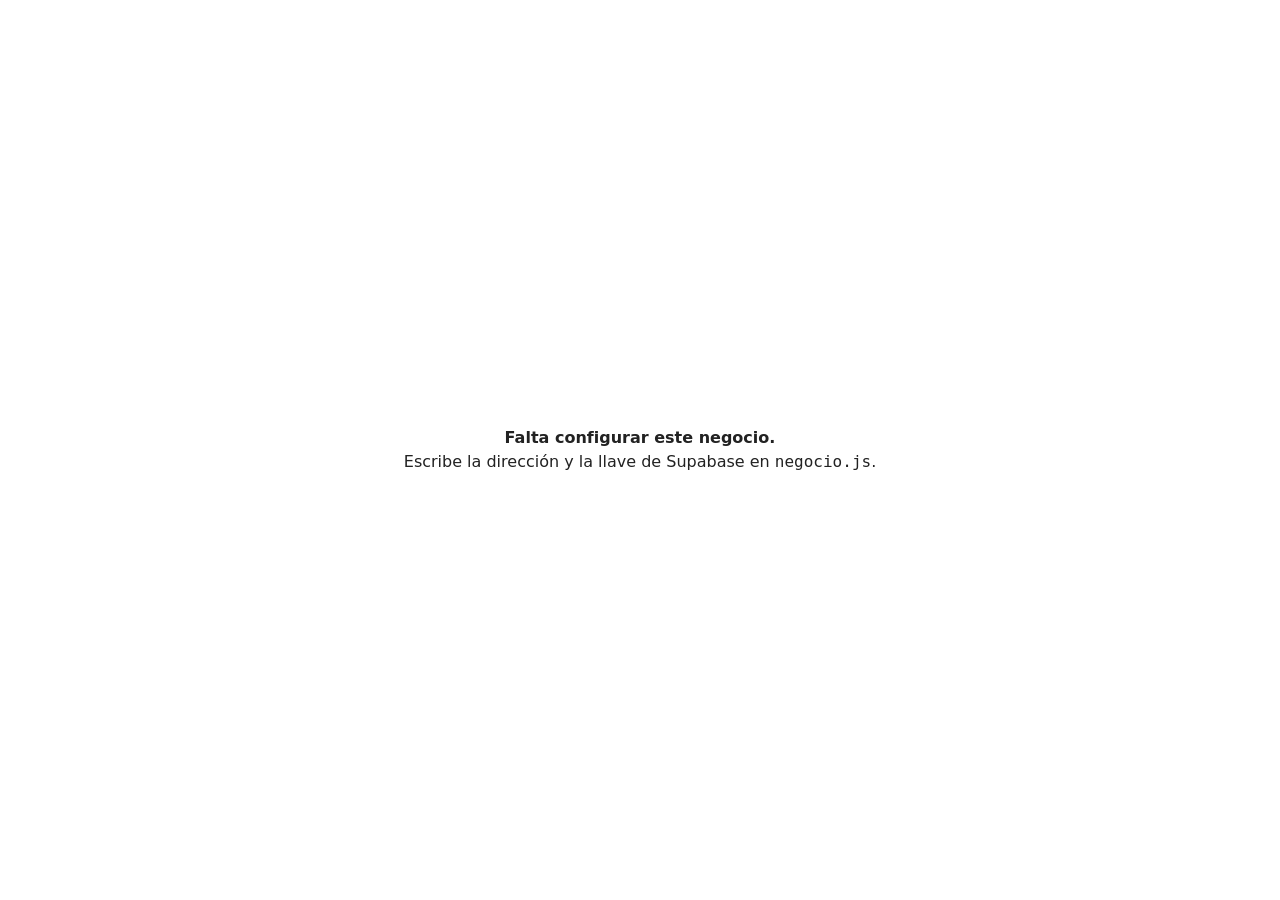
==== activity.html @ a38a7cb0 "Sunname Mostrador: punto de partida desde Tres Encantos Copia sin historial. La dirección y llave de" ====
<!DOCTYPE html>
<html lang="es" data-theme-ready="1">
<head>
<meta charset="UTF-8">
<meta name="viewport" content="width=device-width, initial-scale=1.0, viewport-fit=cover">
<link rel="icon" href="img/icono-192.png">
<title>Actividad — Tres Encantos</title>
<link rel="preconnect" href="https://fonts.googleapis.com">
<link rel="preconnect" href="https://fonts.gstatic.com" crossorigin>
<link href="https://fonts.googleapis.com/css2?family=Inter:wght@400;500;600;700&family=Playfair+Display:wght@600&display=swap" rel="stylesheet">
<link rel="stylesheet" href="shared.css">
<link rel="stylesheet" href="activity.css">
<script>
/* Aplica el modo oscuro guardado ANTES del primer paint, para que no haya
   flash claro→oscuro. Mismo script que Inventario/Caja/Reportes, ver
   shared.js _initThemeToggle(). */
(function(){try{if(localStorage.getItem('te_theme')==='dark')document.documentElement.setAttribute('data-theme','dark');}catch(e){}})();
</script>
</head>
<body>

<div class="topbar">
  <div class="topbar-left"></div>
  <div class="topbar-right">
    <nav class="topbar-nav-mobile" aria-label="Módulos">
      <a href="pos.html" class="tbn-icon" title="Caja">
        <svg viewBox="0 0 24 24"><rect x="2" y="3" width="20" height="14" rx="2"/><path d="M8 21h8M12 17v4"/></svg>
        <span class="tbn-label">Caja</span>
      </a>
      <a href="admin.html" class="tbn-icon" title="Inventario">
        <svg viewBox="0 0 24 24"><path d="M21 8a2 2 0 0 0-1-1.73l-7-4a2 2 0 0 0-2 0l-7 4A2 2 0 0 0 3 8v8a2 2 0 0 0 1 1.73l7 4a2 2 0 0 0 2 0l7-4A2 2 0 0 0 21 16Z"/><path d="m3.3 7 8.7 5 8.7-5"/><path d="M12 22V12"/></svg>
        <span class="tbn-label">Inventario</span>
      </a>
      <a href="stats.html" class="tbn-icon" title="Reportes">
        <svg viewBox="0 0 24 24"><line x1="18" y1="20" x2="18" y2="10"/><line x1="12" y1="20" x2="12" y2="4"/><line x1="6" y1="20" x2="6" y2="14"/></svg>
        <span class="tbn-label">Reportes</span>
      </a>
      <span class="tbn-sep"></span>
      <a href="index.html" class="tbn-icon" title="Tienda">
        <svg viewBox="0 0 24 24"><circle cx="12" cy="12" r="10"/><line x1="2" y1="12" x2="22" y2="12"/><path d="M12 2a15.3 15.3 0 0 1 4 10 15.3 15.3 0 0 1-4 10 15.3 15.3 0 0 1-4-10 15.3 15.3 0 0 1 4-10z"/></svg>
        <span class="tbn-label">Tienda</span>
      </a>
      
    </nav>
    <span class="tbn-sep"></span>
    <span class="user-avatar" id="user-avatar" style="cursor:pointer" title="Mi cuenta">?</span>
  </div>
</div>

<div class="main">
  <div class="act-search-wrap">
    <input type="search" class="act-search-input" id="filter-search" placeholder="Buscar cliente, producto o nota…" oninput="onSearchInput()" autocomplete="off">
    <button type="button" class="act-search-clear" id="filter-search-clear" onclick="clearSearch()" style="display:none" title="Limpiar búsqueda">✕</button>
  </div>

  <div class="filters-bar">
    <select class="filter-select" id="filter-period" onchange="load()">
      <option value="1" selected>Hoy</option>
      <option value="7">7 días</option>
      <option value="30">30 días</option>
      <option value="0">Todo</option>
    </select>
    <select class="filter-select" id="filter-user" onchange="load()">
      <option value="">Todos</option>
    </select>
    <div class="chip-group-wrap" id="chip-group-wrap">
      <div class="chip-group" id="chip-group" onscroll="_chipsScroll()">
        <button class="chip active" data-type="" onclick="setType(this,'')">Todos</button>
        <button class="chip" data-type="venta" onclick="setType(this,'venta')"><svg style="width:13px;height:13px;vertical-align:-2px;margin-right:3px;stroke:currentColor;fill:none;stroke-width:1.75;stroke-linecap:round;stroke-linejoin:round" viewBox="0 0 24 24"><line x1="12" y1="1" x2="12" y2="23"/><path d="M17 5H9.5a3.5 3.5 0 0 0 0 7h5a3.5 3.5 0 0 1 0 7H6"/></svg>Ventas</button>
        <button class="chip" data-type="inventario" onclick="setType(this,'inventario')"><svg style="width:13px;height:13px;vertical-align:-2px;margin-right:3px;stroke:currentColor;fill:none;stroke-width:1.75;stroke-linecap:round;stroke-linejoin:round" viewBox="0 0 24 24"><path d="M21 8a2 2 0 0 0-1-1.73l-7-4a2 2 0 0 0-2 0l-7 4A2 2 0 0 0 3 8v8a2 2 0 0 0 1 1.73l7 4a2 2 0 0 0 2 0l7-4A2 2 0 0 0 21 16Z"/><path d="m3.3 7 8.7 5 8.7-5"/><path d="M12 22V12"/></svg>Inventario</button>
        <button class="chip" data-type="apartado" onclick="setType(this,'apartado')"><svg style="width:13px;height:13px;vertical-align:-2px;margin-right:3px;stroke:currentColor;fill:none;stroke-width:1.75;stroke-linecap:round;stroke-linejoin:round" viewBox="0 0 24 24"><path d="M19 21l-7-5-7 5V5a2 2 0 0 1 2-2h10a2 2 0 0 1 2 2z"/></svg>Apartados</button>
        <button class="chip" data-type="sistema" onclick="setType(this,'sistema')"><svg style="width:13px;height:13px;vertical-align:-2px;margin-right:3px;stroke:currentColor;fill:none;stroke-width:1.75;stroke-linecap:round;stroke-linejoin:round" viewBox="0 0 24 24"><path d="M12 22s8-4 8-10V5l-8-3-8 3v7c0 6 8 10 8 10z"/></svg>Sistema</button>
        <button class="chip" id="chip-night" onclick="toggleNightFilter(this)">🌙 Fuera de horario</button>
      </div>
    </div>
  </div>


  <div id="feed"><div class="spinner"></div></div>
</div>

<script src="negocio.js"></script>
<script src="activity.js"></script>
<script src="shared.js"></script>
</body>
</html>
---- shared.css ----
/* ═══════════════════════════════════════════════════════════════════════
   shared.css — Tres Encantos
   Estilos compartidos por todos los módulos admin.
   Incluir en: admin.html, pos.html, stats.html, activity.html, settings.html
   ═══════════════════════════════════════════════════════════════════════ */

/* ── Variables ─────────────────────────────────────────────────────── */
:root{
  --cream:#FAF5EE;--gold:#C9A462;--gold-dark:#A67C3A;--gold-light:#FFF8EE;
  --charcoal:#1C1817;--charcoal-soft:#2E2825;
  --red:#E85D5D;--green:#2D6A4F;
  --border:#EAE0D4;--muted:#8A7564;--muted-light:#B5A696;
  --r:10px;
  --shadow-sm:0 1px 4px rgba(28,24,23,.07);
  --shadow-lg:0 8px 40px rgba(28,24,23,.18);
  /* Tokens de tema, compartidos por los 5 módulos admin — ver admin.css para
     el bloque [data-theme="dark"] vigente hoy solo en Inventario. --ink/
     --ink-soft son fijos a propósito (topbar, badges: chrome ya oscuro que
     no debe invertirse). Un módulo que sume su propio modo oscuro solo
     necesita definir su [data-theme="dark"] — estos defaults ya lo cubren. */
  --ink:#1C1817;--ink-soft:#2E2825;
  --surface:#fff;--surface-soft:#F8F4EF;
}

/* ── Reset mínimo ──────────────────────────────────────────────────── */
html{-webkit-text-size-adjust:100%}
button,input,select,textarea{font-family:inherit}
a{text-decoration:none}
*,*::before,*::after{box-sizing:border-box}

/* ── Dropdown de usuario ───────────────────────────────────────────── */
#ud-pop{
  position:fixed;z-index:99999;
  background:var(--surface);border:1px solid var(--border);border-radius:14px;
  padding:14px;min-width:210px;
  box-shadow:0 8px 32px rgba(28,24,23,.18);
  animation:ud-in .15s ease;
}
@keyframes ud-in{from{opacity:0;transform:scale(.92) translateY(-6px)}to{opacity:1;transform:scale(1)}}
.ud-info{margin-bottom:10px}
.ud-name{font-weight:700;font-size:.88rem;color:var(--charcoal);margin-bottom:2px}
.ud-email{font-size:.72rem;color:var(--muted);margin-bottom:6px;word-break:break-all}
.ud-role{display:inline-block;font-size:.62rem;font-weight:700;background:rgba(201,164,98,.15);color:var(--gold-dark);border-radius:50px;padding:2px 8px;text-transform:uppercase;letter-spacing:.05em}
.ud-divider{height:1px;background:var(--border);margin:0 -14px 10px}
.ud-link{display:flex;align-items:center;gap:8px;width:100%;padding:8px 10px;border-radius:8px;color:var(--charcoal);font-size:.82rem;font-weight:600;text-decoration:none;transition:.15s;margin-bottom:2px}
.ud-link:hover{background:var(--cream)}
.ud-link svg{flex-shrink:0;color:var(--muted)}

/* ── Toggles del dropdown de cuenta (modo oscuro, avisos de venta por
   dispositivo) — clase genérica, ya no exclusiva de "theme" desde que se le
   sumó un segundo toggle (2026-09-06). ── */
.ud-toggle-row{display:flex;align-items:center;justify-content:space-between;gap:8px;width:100%;padding:8px 10px;border-radius:8px;color:var(--charcoal);font-size:.82rem;font-weight:600;margin-bottom:2px;cursor:pointer}
.ud-toggle-row:hover{background:var(--cream)}
.ud-toggle-row-label{display:flex;align-items:center;gap:8px}
.ud-toggle-row-label svg{flex-shrink:0;color:var(--muted)}
.ud-toggle-switch{position:relative;display:inline-block;width:36px;height:21px;flex-shrink:0}
.ud-toggle-switch input{opacity:0;width:0;height:0;position:absolute}
.ud-toggle-switch-slider{position:absolute;inset:0;background:var(--border);border-radius:50px;transition:.2s;pointer-events:none}
.ud-toggle-switch-slider::before{content:'';position:absolute;width:15px;height:15px;left:3px;top:3px;background:var(--surface);border-radius:50%;transition:.2s;box-shadow:0 1px 3px rgba(0,0,0,.25)}
.ud-toggle-switch input:checked + .ud-toggle-switch-slider{background:var(--gold-dark)}
.ud-toggle-switch input:checked + .ud-toggle-switch-slider::before{transform:translateX(15px)}
.ud-toggle-hint{padding:0 10px 6px;font-size:.7rem;line-height:1.35;color:var(--muted);margin-top:-2px}
.ud-toggle-hint:empty{display:none}
.ud-logout{display:flex;align-items:center;gap:8px;width:100%;padding:8px 10px;border:none;border-radius:8px;background:transparent;color:var(--red);font-size:.82rem;font-weight:600;cursor:pointer;font-family:inherit;transition:.15s}
.ud-logout:hover{background:#FFF5F5}
/* Sin bloque [data-theme="dark"] propio (shared.css es genérico a los 5
   módulos) -- reutiliza --tint-red-bg, hoy solo definido en el bloque
   oscuro de admin.css/pos.css. Donde ese token no existe (módulos sin modo
   oscuro todavía) esta regla nunca se activa porque tampoco existe
   [data-theme="dark"] ahí. */
:root[data-theme="dark"] .ud-logout:hover{background:var(--tint-red-bg)}
.ud-logout svg{flex-shrink:0}

/* ── Avatar de usuario ─────────────────────────────────────────────── */
.user-avatar{
  width:28px;height:28px;border-radius:50%;
  background:rgba(201,164,98,.25);color:var(--gold);
  font-size:.75rem;font-weight:800;
  display:flex;align-items:center;justify-content:center;
  flex-shrink:0;border:1.5px solid rgba(201,164,98,.45);
  letter-spacing:0;user-select:none;
}
@media(max-width:640px){.user-avatar{width:26px;height:26px;font-size:.7rem}}
@media(max-width:380px){.user-avatar{width:24px;height:24px;font-size:.68rem}}
@media(max-width:640px){#notif-bell{width:26px;height:26px;margin-right:6px}}
@media(max-width:380px){#notif-bell{width:24px;height:24px;margin-right:4px}}

/* ── Título de módulo — oculto cuando los íconos ya tienen label ───── */
.topbar-title{display:none}

/* ══ TOPBAR NAVEGACIÓN ═══════════════════════════════════════════════
   Íconos de módulo compartidos por todos los módulos admin.
   Cambiar aquí aplica a Caja, Inventario, Reportes, Actividad, Config.
   ══════════════════════════════════════════════════════════════════ */
/* ── Layout topbar base ────────────────────────────────────────────── */
.topbar{
  position:relative;display:flex;align-items:center;justify-content:space-between;
  height:56px;padding:0 16px;
  background:var(--ink);color:#fff;
  flex-shrink:0;z-index:50;
}
/* Safe area para dispositivos con notch */
@supports(padding-top:env(safe-area-inset-top)){
  .topbar{
    padding-top:env(safe-area-inset-top);
    height:calc(56px + env(safe-area-inset-top));
  }
}

/* ── Layout topbar: nav centrado, avatar a la derecha ──────────────── */
/* El topbar usa position:relative para centrar el nav con absolute */
/* topbar-left: spacer flex:1 | nav: centrado absoluto | topbar-right: avatar */
.topbar-left{flex:1}
.topbar-right{flex:1;display:flex;align-items:center;justify-content:flex-end}
.topbar-nav-mobile{
  display:flex;align-items:center;gap:1px;
  position:absolute;left:50%;transform:translateX(-50%);
}

.tbn-icon{
  display:flex;flex-direction:column;align-items:center;justify-content:center;
  gap:2px;padding:5px 14px;border-radius:9px;min-width:48px;
  text-decoration:none;background:transparent;color:rgba(255,255,255,.75);
  transition:all .15s;touch-action:manipulation;-webkit-tap-highlight-color:transparent;
  border:none;cursor:pointer;font-family:inherit;
}
.tbn-icon svg{
  width:20px;height:20px;stroke:currentColor;fill:none;
  stroke-width:2;stroke-linecap:round;stroke-linejoin:round;
  display:block;flex-shrink:0;
}
.tbn-label{
  display:none;font-size:.69rem;font-weight:600;
  letter-spacing:.01em;line-height:1;white-space:nowrap;
}
.tbn-sep{display:none}

.tbn-icon.tbn-active{color:#D9B676;background:rgba(201,164,98,.2);border-radius:10px}
.tbn-icon.tbn-active svg{stroke-width:2.5}
.tbn-icon:not(.tbn-active):hover{color:#fff;background:rgba(255,255,255,.09)}
.tbn-icon:focus-visible{outline:2px solid #C9A462;outline-offset:2px}
.tbn-icon:active{opacity:.6;transform:scale(.88)}

/* Mobile ≤640px — touch targets + labels */
@media(max-width:640px){
  .tbn-icon{padding:6px 6px;min-width:48px;gap:3px}
  .tbn-icon svg{width:20px;height:20px}
  .tbn-label{display:block}
  /* Con texto legible la nav centrada en absoluto chocaba con la campana a
     360px: en celular se centra en el espacio libre antes de campana/avatar. */
  .topbar .topbar-left{flex:0 0 auto}
  .topbar .topbar-right{flex:1;min-width:0}
  .topbar .topbar-nav-mobile{position:static;transform:none;margin:0 auto;gap:0}
}
/* Teléfonos muy chicos ≤380px: se aprieta el espacio, nunca la letra */
@media(max-width:380px){
  .tbn-icon{min-width:44px;padding:6px 4px}
}
/* Tableta y desktop ≥641px — separador visible */
@media(min-width:641px){
  .tbn-sep{display:block;width:1px;height:20px;background:rgba(255,255,255,.2);align-self:center;flex-shrink:0;margin:0 4px}
  .tbn-label{display:block}
  .tbn-icon{padding:5px 12px;gap:2px}
  .tbn-icon svg{width:18px;height:18px}
}
@media(min-width:1025px){
  .tbn-icon{padding:6px 14px}
  .tbn-icon svg{width:20px;height:20px}
  .topbar-nav-mobile{gap:2px}
}

/* ── Offline banner ── */
#offline-banner {
  position: fixed;
  left: 0; right: 0;
  z-index: 9999;
  padding: 10px 16px;
  font-size: .875rem;
  font-weight: 600;
  text-align: center;
  pointer-events: none;
  transition: opacity .25s;
  display: none;
}
#offline-banner.ob-offline {
  display: block;
  background: #E85D5D;
  color: #fff;
}
#offline-banner.ob-online {
  display: block;
  background: #2D6A4F;
  color: #fff;
}

/* ── Campana de notificaciones — junto al avatar en la topbar ── */
#notif-bell{
  position:relative;display:flex;align-items:center;justify-content:center;
  width:28px;height:28px;margin-right:8px;border-radius:50%;
  background:transparent;border:none;color:rgba(255,255,255,.7);
  cursor:pointer;transition:.15s;flex-shrink:0;
}
#notif-bell:hover{color:#fff;background:rgba(255,255,255,.1)}
.notif-badge{
  position:absolute;top:-2px;right:-2px;min-width:15px;height:15px;padding:0 3px;
  display:flex;align-items:center;justify-content:center;
  background:var(--red);color:#fff;font-size:.6rem;font-weight:700;
  border-radius:50px;border:1.5px solid var(--ink);line-height:1;
}
#notif-pop{
  position:fixed;z-index:99999;
  background:var(--surface);border:1px solid var(--border);border-radius:14px;
  padding:10px;width:300px;max-width:calc(100vw - 16px);max-height:70vh;overflow-y:auto;
  box-shadow:0 8px 32px rgba(28,24,23,.18);
  animation:ud-in .15s ease;
}
.notif-pop-head{display:flex;align-items:center;justify-content:space-between;gap:8px;padding:4px 6px 8px}
.notif-pop-title{font-weight:700;font-size:.82rem;color:var(--charcoal)}
#notif-dismiss-all{background:none;border:none;font-family:inherit;font-size:.72rem;font-weight:600;color:var(--gold-dark);cursor:pointer;padding:2px 4px;flex-shrink:0;border-radius:6px}
#notif-dismiss-all:hover{background:var(--cream)}
.notif-item{
  display:flex;align-items:flex-start;gap:10px;
  font-size:.8rem;line-height:1.45;color:var(--charcoal);
  padding:9px 8px;border-radius:8px;border-bottom:1px solid var(--border);
  transition:background .15s;
}
.notif-item:last-child{border-bottom:none}
.notif-item:hover{background:var(--cream)}
.notif-item-icon{
  flex-shrink:0;width:26px;height:26px;margin-top:1px;border-radius:50%;
  display:flex;align-items:center;justify-content:center;
  background:var(--border);color:var(--muted);transition:background .2s,color .2s;
}
.notif-item.unread .notif-item-icon{background:var(--gold);color:#fff}
.notif-item.unread .notif-item-text{font-weight:600}
.notif-item-text{padding-top:3px;flex:1;min-width:0}
.notif-item-dismiss{
  flex-shrink:0;width:22px;height:22px;margin-top:1px;border-radius:50%;
  border:none;background:none;color:var(--muted-light);font-size:.7rem;
  cursor:pointer;display:flex;align-items:center;justify-content:center;
  transition:background .15s,color .15s;
}
.notif-item-dismiss:hover{background:var(--border);color:var(--red)}
.notif-empty{font-size:.8rem;color:var(--muted);padding:14px 8px;text-align:center}

/* Aviso largo: título siempre visible, cuerpo se desglosa al tocar (acordeón
   -- abrir uno cierra los demás, ver el listener delegado en shared.js) */
.notif-item-expandable{cursor:pointer}
.notif-item-toggle-zone{cursor:pointer}
.notif-item-title{display:flex;align-items:center;gap:6px;font-weight:700}
.notif-item.unread .notif-item-title{color:var(--charcoal)}
.notif-item-chevron{flex-shrink:0;color:var(--muted);transition:transform .2s}
.notif-item-expandable.open .notif-item-chevron{transform:rotate(180deg)}
.notif-item-body{display:block;max-height:0;overflow:hidden;opacity:0;font-weight:400!important;color:var(--muted);transition:max-height .25s ease,opacity .2s,margin-top .25s ease}
.notif-item-expandable.open .notif-item-body{max-height:800px;opacity:1;margin-top:5px}
/* Diálogo propio (teDialog en shared.js) en lugar de alert()/confirm() */
.te-dialog-backdrop{position:fixed;inset:0;z-index:10500;display:flex;align-items:center;justify-content:center;padding:16px;background:rgba(0,0,0,.5);animation:teDialogFade .15s ease-out}
.te-dialog{width:100%;max-width:360px;background:var(--surface);color:var(--charcoal);border-radius:18px;padding:22px 20px 18px;box-shadow:0 12px 48px rgba(0,0,0,.3);animation:teDialogIn .18s ease-out}
.te-dialog-title{font-size:1.02rem;font-weight:700;line-height:1.35;color:var(--charcoal)}
.te-dialog-msg{margin-top:8px;font-size:.9rem;line-height:1.5;color:var(--muted);white-space:pre-line}
.te-dialog-actions{display:flex;gap:8px;margin-top:20px}
.te-dialog-btn{flex:1;min-height:48px;padding:10px 12px;border-radius:12px;font-family:inherit;font-size:.92rem;font-weight:700;cursor:pointer;touch-action:manipulation;line-height:1.25}
.te-dialog-cancel{border:1.5px solid var(--border);background:var(--surface);color:var(--charcoal)}
.te-dialog-ok{border:none;background:var(--ink);color:#fff}
.te-dialog-ok.is-danger{background:var(--red);color:#fff}
.te-dialog-btn:focus-visible{outline:3px solid rgba(201,164,98,.55);outline-offset:2px}
:root[data-theme="dark"] .te-dialog-ok:not(.is-danger){background:var(--charcoal);color:var(--ink)}
@keyframes teDialogFade{from{opacity:0}to{opacity:1}}
@keyframes teDialogIn{from{opacity:0;transform:translateY(8px) scale(.98)}to{opacity:1;transform:none}}
@media (prefers-reduced-motion:reduce){.te-dialog-backdrop,.te-dialog{animation:none}}

/* Números alineados (lining) en todo el sitio (módulos admin): con Playfair, los
   números de "estilo antiguo" por defecto hacían que $0 se leyera "$o" y
   $108 "$1o8". Se hereda a todo; tabular-nums de cada elemento se suma. */
body{font-feature-settings:"lnum" 1}

/* ── AYUDA (shared.js openHelp) ── */
#help-overlay{position:fixed;inset:0;z-index:100000;background:rgba(20,15,12,.5);backdrop-filter:blur(4px);display:flex;align-items:flex-end;justify-content:center}
#help-pop{background:var(--surface);color:var(--charcoal);width:100%;height:92dvh;border-radius:20px 20px 0 0;display:flex;flex-direction:column;overflow:hidden;box-shadow:0 -8px 32px rgba(0,0,0,.18)}
@media(min-width:641px){#help-overlay{align-items:center;padding:24px}#help-pop{max-width:620px;height:min(80vh,760px);border-radius:20px}}
.help-head{display:flex;align-items:center;justify-content:space-between;padding:18px 20px 8px}
.help-head h2{font-family:'Playfair Display',serif;font-size:1.25rem;margin:0}
.help-close{min-width:44px;min-height:44px;border:none;background:none;color:var(--muted);font-size:1.1rem;border-radius:10px;cursor:pointer;margin-right:-10px}
.help-close:hover{background:var(--surface-soft)}
.help-search-wrap{position:relative;margin:0 20px 10px}
.help-search-wrap svg{position:absolute;left:14px;top:50%;transform:translateY(-50%);width:18px;height:18px;stroke:var(--muted);fill:none;stroke-width:1.75;stroke-linecap:round;pointer-events:none}
#help-search{width:100%;box-sizing:border-box;min-height:48px;padding:10px 14px 10px 42px;border:1.5px solid var(--border);border-radius:12px;font-family:inherit;font-size:16px;background:var(--surface);color:var(--charcoal);outline:none}
#help-search:focus{border-color:var(--gold)}
.help-body{position:relative;flex:1;min-height:0}
#help-list,#help-view{position:absolute;inset:0;overflow-y:auto;padding:4px 20px 24px;overscroll-behavior:contain}
#help-view{display:none;background:var(--surface)}
#help-pop.show-view #help-view{display:block}
#help-pop.show-view #help-list{visibility:hidden}
.help-group{font-size:.72rem;font-weight:700;letter-spacing:.06em;text-transform:uppercase;color:var(--muted);margin:16px 2px 6px}
.help-item{display:block;width:100%;text-align:left;padding:12px 14px;margin-bottom:8px;border:1px solid var(--border);border-radius:12px;background:var(--surface);font-family:inherit;color:var(--charcoal);cursor:pointer}
.help-item:hover{border-color:var(--gold)}
.help-item-title{display:block;font-size:.95rem;font-weight:700}
.help-item-mod{display:inline-block;margin-top:3px;font-size:.72rem;font-weight:600;color:var(--muted);border:1px solid var(--border);border-radius:50px;padding:1px 8px}
.help-item-snip{display:block;margin-top:4px;font-size:.84rem;color:var(--muted);line-height:1.45}
.help-empty{padding:28px 6px;text-align:center;color:var(--muted);font-size:.9rem;line-height:1.5}
.help-back{min-height:44px;padding:0 4px;border:none;background:none;font-family:inherit;font-size:.9rem;font-weight:700;color:var(--gold-dark);cursor:pointer}
.help-view-mod{font-size:.75rem;font-weight:700;letter-spacing:.06em;text-transform:uppercase;color:var(--muted);margin-top:6px}
.help-view-title{font-family:'Playfair Display',serif;font-size:1.3rem;margin:4px 0 12px}
.help-view-body{font-size:1rem;line-height:1.6}
.help-view-body p{margin:0 0 12px}
.help-view-body ol,.help-view-body ul{margin:0 0 12px;padding-left:22px}
.help-view-body li{margin-bottom:6px}
.help-view-body code{font-size:.9em;background:var(--surface-soft);padding:1px 5px;border-radius:5px}
---- activity.css ----
body{font-family:'Inter',sans-serif;background:var(--cream);color:var(--charcoal);min-height:100dvh;display:flex;flex-direction:column}

/* ══ MODO OSCURO ═══════════════════════════════════════════════════════
   Mismo mecanismo y misma paleta que Inventario/Caja/Reportes (ver
   admin.css/pos.css/stats.css) — activado por [data-theme="dark"] en
   <html> (shared.js _toggleTheme() / script anti-flash en <head> de
   activity.html). Activity.css nunca tuvo su propio :root claro (usa el
   de shared.css tal cual) — aquí solo se agrega el bloque oscuro. --gold/
   --gold-dark/--red/--green se quedan fijos (acentos ya legibles en
   ambos temas, mismo criterio que el resto del proyecto); --ink (shared.
   css) tampoco se redefine — es el chrome intencionalmente oscuro
   (topbar) que ya era oscuro en modo claro. */
:root[data-theme="dark"]{
  --cream:#15120E;--surface:#221D18;--surface-soft:#2A241D;
  --charcoal:#F1E8DB;--muted:#B9A890;--muted-light:#6B5D4D;
  --gold-light:#2C2415;--border:#3D352B;
  --tint-red-bg:#332020;--tint-red-border:rgba(248,113,113,.35);--tint-red-strong:#F87171;
  --tint-amber-bg:#332A14;--tint-amber-border:rgba(251,191,36,.4);--tint-amber-strong:#FBBF24;
  --tint-green-bg:#1B2E22;--tint-green-border:rgba(110,231,183,.35);--tint-green-strong:#6EE7B7;
  --tint-blue-bg:#18263A;--tint-blue-border:rgba(96,165,250,.35);--tint-blue-strong:#7DB8F5;
  --tint-violet-bg:#241C38;--tint-violet-border:rgba(196,168,245,.35);--tint-violet-strong:#C4A8F5;
  color-scheme:dark;
}

/* TOPBAR */
.topbar{position:sticky;top:0}
.topbar-left{display:flex;align-items:center;gap:10px}
.topbar-title{font-family:'Playfair Display',serif;font-size:1rem;color:#fff}
.topbar-right{display:flex;gap:8px;align-items:center}
.user-name-lbl{font-size:.75rem;color:rgba(255,255,255,.6);white-space:nowrap}
/* var(--ink), no var(--charcoal) -- charcoal se invierte en oscuro (se
   vuelve claro) y el topbar quedaría claro con texto blanco -- mismo bug
   ya corregido en Caja/Reportes. */
@media(min-width:1025px){.topbar{background:var(--ink)}}
@media(max-width:1024px){
  .topbar{padding:0 12px;background:var(--ink)}
  .main{padding:14px 16px 40px}
  .act-card{padding:10px 12px;gap:10px}
  .act-avatar{width:34px;height:34px;font-size:.78rem}
}

/* MAIN */
.main{flex:1;max-width:800px;width:100%;margin:0 auto;padding:20px 16px 48px}

/* SEARCH */
.act-search-wrap{position:relative;margin-bottom:10px}
.act-search-input{width:100%;padding:12px 36px 12px 14px;border:1.5px solid var(--border);border-radius:50px;font-size:16px;outline:none;font-family:inherit;background:var(--surface);color:var(--charcoal)}
.act-search-input:focus{border-color:var(--gold)}
.act-search-input::-webkit-search-cancel-button{display:none}
/* Se ve compacto pero el área de toque real es ~44px -- mismo hit-slop que
   .hi-del en Historial de Caja. .act-search-wrap no tiene overflow:hidden,
   así que el ::after no se recorta. */
.act-search-clear{position:absolute;right:6px;top:50%;transform:translateY(-50%);background:none;border:none;color:var(--muted);font-size:.85rem;cursor:pointer;padding:8px;line-height:1}
.act-search-clear::after{content:'';position:absolute;inset:-11px}

/* FILTERS */
.filters-bar{display:flex;gap:8px;align-items:center;margin-bottom:16px;flex-wrap:wrap}
.filter-select{
  padding:7px 28px 7px 12px;border:1.5px solid var(--border);border-radius:50px;
  font-size:.8rem;font-weight:600;background:var(--surface);color:var(--charcoal);outline:none;cursor:pointer;
  appearance:none;-webkit-appearance:none;
  background-image:url("data:image/svg+xml,%3Csvg xmlns='http://www.w3.org/2000/svg' width='12' height='12' viewBox='0 0 24 24' fill='none' stroke='%238A7564' stroke-width='2.5'%3E%3Cpolyline points='6 9 12 15 18 9'/%3E%3C/svg%3E");
  background-repeat:no-repeat;background-position:right 10px center;
}
.filter-select:focus{border-color:var(--gold)}
/* La flecha del select es un SVG con el color grabado en el string --
   en oscuro se quedaría con el mismo tono café-oscuro, casi invisible
   sobre el fondo ya oscuro del select. Mismo patrón que admin.css usa
   para el resto de <select> nativos del proyecto. */
:root[data-theme="dark"] .filter-select{background-image:url("data:image/svg+xml,%3Csvg xmlns='http://www.w3.org/2000/svg' width='12' height='12' viewBox='0 0 24 24' fill='none' stroke='%23B9A890' stroke-width='2.5'%3E%3Cpolyline points='6 9 12 15 18 9'/%3E%3C/svg%3E")}
.chip-group-wrap{position:relative;flex-shrink:0}
.chip-group-wrap::after{content:'›';position:absolute;top:0;bottom:0;right:0;width:24px;display:flex;align-items:center;justify-content:flex-end;padding-right:2px;background:linear-gradient(to right,transparent,var(--cream) 65%);color:var(--muted);font-size:1.2rem;font-weight:800;pointer-events:none;opacity:1;transition:opacity .15s}
.chip-group-wrap.at-end::after{opacity:0}
.chip-group{display:flex;gap:4px;overflow-x:auto;scrollbar-width:none;-webkit-overflow-scrolling:touch}
.chip-group::-webkit-scrollbar{display:none}
.chip{flex-shrink:0;padding:6px 14px;border-radius:50px;border:1.5px solid var(--border);background:var(--surface);font-size:.76rem;font-weight:600;cursor:pointer;color:var(--muted);transition:.15s;white-space:nowrap}
/* var(--ink), no var(--charcoal) -- charcoal SÍ se invierte en oscuro (se
   vuelve claro), así que el chip activo se habría visto como una pastilla
   clara con texto blanco encima -- mismo bug ya corregido en Caja/Reportes. */
.chip.active{background:var(--ink);color:#fff;border-color:var(--ink)}
.chip:hover:not(.active){border-color:var(--gold);color:var(--gold-dark)}


/* FEED */
.date-sep{font-size:.68rem;font-weight:700;letter-spacing:.08em;text-transform:uppercase;color:var(--muted);padding:16px 2px 6px}
.date-sep:first-child{padding-top:2px}
.act-card{display:flex;gap:12px;align-items:flex-start;background:var(--surface);border:1px solid var(--border);border-radius:12px;padding:12px 14px;margin-bottom:7px;transition:.15s}
.act-card:active{background:var(--gold-light);border-color:var(--gold)}
.act-card:hover{box-shadow:0 2px 10px rgba(28,24,23,.07)}
.act-avatar{width:36px;height:36px;border-radius:50%;flex-shrink:0;display:flex;align-items:center;justify-content:center;font-size:.82rem;font-weight:800;color:#fff;margin-top:1px}
.act-body{flex:1;min-width:0}
.act-top{display:flex;align-items:center;gap:6px;margin-bottom:4px;flex-wrap:wrap}
.act-badge{display:inline-flex;align-items:center;gap:3px;padding:2px 8px;border-radius:50px;font-size:.63rem;font-weight:800;letter-spacing:.03em;text-transform:uppercase;flex-shrink:0}
.badge-venta    {background:#D1FAE5;color:#065F46}
.badge-inventario{background:#E0E7FF;color:#3730A3}
.badge-apartado {background:#FEF3C7;color:#92400E}
.badge-creado   {background:#D1FAE5;color:#065F46}
.badge-editado  {background:var(--gold-light);color:var(--gold-dark)}
.badge-eliminado{background:#FEE2E2;color:#991B1B}
.badge-revisado {background:#EDE9FE;color:#5B21B6}
:root[data-theme="dark"] .badge-venta,:root[data-theme="dark"] .badge-creado{background:var(--tint-green-bg);color:var(--tint-green-strong)}
:root[data-theme="dark"] .badge-inventario{background:var(--tint-blue-bg);color:var(--tint-blue-strong)}
:root[data-theme="dark"] .badge-apartado{background:var(--tint-amber-bg);color:var(--tint-amber-strong)}
:root[data-theme="dark"] .badge-eliminado{background:var(--tint-red-bg);color:var(--tint-red-strong)}
:root[data-theme="dark"] .badge-revisado{background:var(--tint-violet-bg);color:var(--tint-violet-strong)}
.act-user{font-size:.73rem;color:var(--muted);font-weight:600;white-space:nowrap}
.act-time{font-size:.68rem;color:var(--muted-light);margin-left:auto;white-space:nowrap;flex-shrink:0}
.act-summary{font-size:.84rem;font-weight:500;color:var(--charcoal);line-height:1.4}
.act-detail{font-size:.74rem;color:var(--muted);margin-top:3px}

/* EMPTY / LOADING */
.empty-state{text-align:center;padding:56px 20px;color:var(--muted)}
.empty-state .em{font-size:2.5rem;margin-bottom:10px}
@keyframes spin{to{transform:rotate(360deg)}}
.spinner{width:22px;height:22px;border:2.5px solid var(--border);border-top-color:var(--gold);border-radius:50%;animation:spin .6s linear infinite;margin:48px auto}

@media(max-width:640px){
  .topbar{padding:0 12px}
  .user-name-lbl{display:none}
  .user-avatar{width:24px;height:24px;font-size:.68rem}
  .main{padding:14px 12px 40px}
  .act-card{padding:10px 12px;gap:10px}
  .act-avatar{width:32px;height:32px;font-size:.75rem}
  /* Selects: flex:1 para llenar la fila + tap target ≥44px */
  .filter-select{flex:1;min-width:0;padding:11px 28px 11px 12px;font-size:1rem}
  /* Chips: tap target ≥44px */
  .chip{padding:10px 14px;min-height:44px}
  /* Chip-group-wrap: ancho completo en su línea */
  .chip-group-wrap{width:100%}
}
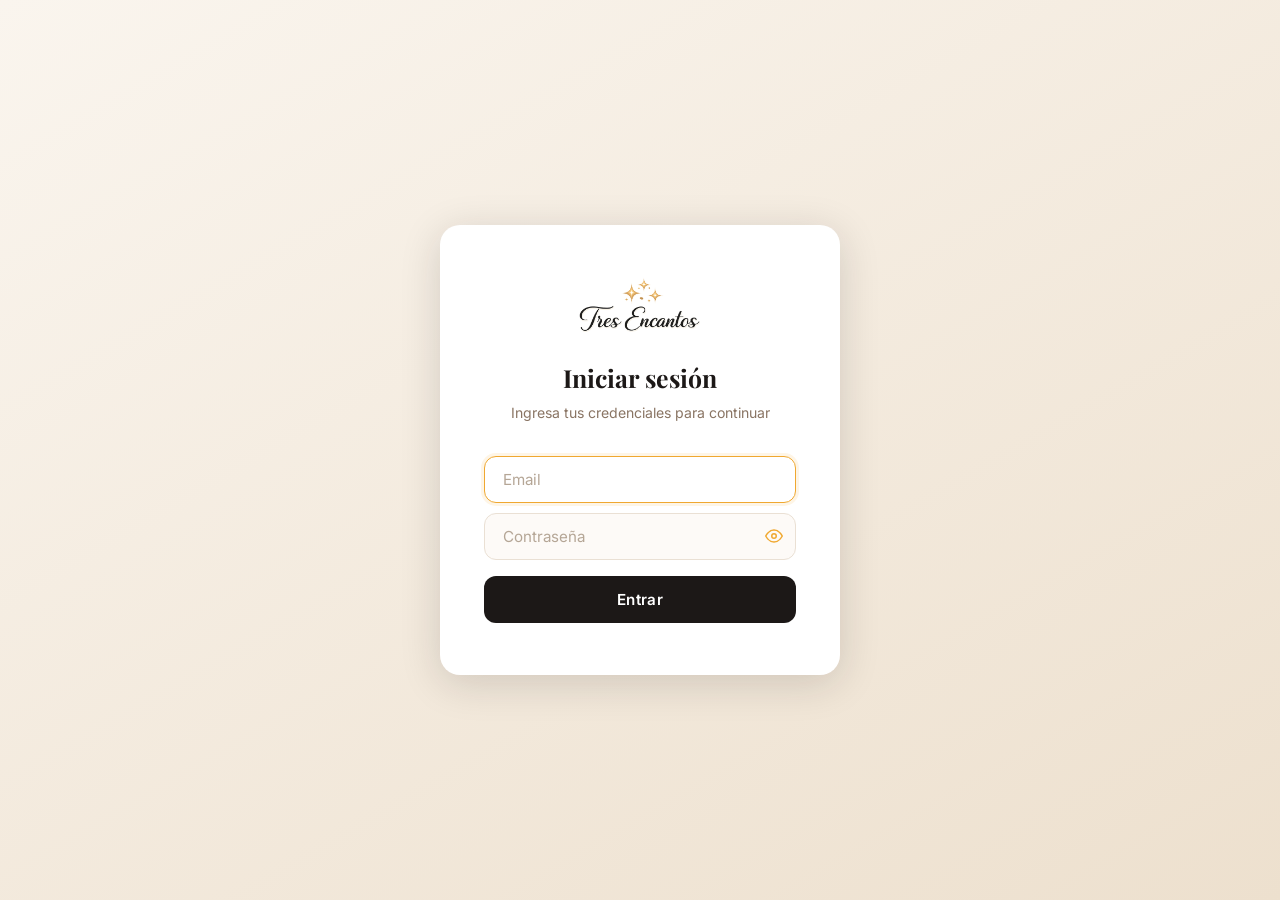
==== commit 9ebcee75: "Color de marca configurable: una línea en negocio.js (paleta Sol por defecto) - --gold → --brand en " ====
--- a/activity.html
+++ b/activity.html
@@ -16,6 +16,7 @@
    shared.js _initThemeToggle(). */
 (function(){try{if(localStorage.getItem('te_theme')==='dark')document.documentElement.setAttribute('data-theme','dark');}catch(e){}})();
 </script>
+<script src="negocio.js"></script>
 </head>
 <body>
 
@@ -79,7 +80,6 @@
   <div id="feed"><div class="spinner"></div></div>
 </div>
 
-<script src="negocio.js"></script>
 <script src="activity.js"></script>
 <script src="shared.js"></script>
 </body>
--- a/shared.css
+++ b/shared.css
@@ -6,7 +6,7 @@
 
 /* ── Variables ─────────────────────────────────────────────────────── */
 :root{
-  --cream:#FAF5EE;--gold:#C9A462;--gold-dark:#A67C3A;--gold-light:#FFF8EE;
+  --cream:#FAF5EE;--brand:#F0A830;--brand-rgb:240,168,48;--brand-dark:#A86A0C;--brand-light:#FEF5E4;--on-brand:#1F1B16;
   --charcoal:#1C1817;--charcoal-soft:#2E2825;
   --red:#E85D5D;--green:#2D6A4F;
   --border:#EAE0D4;--muted:#8A7564;--muted-light:#B5A696;
@@ -40,7 +40,7 @@
 .ud-info{margin-bottom:10px}
 .ud-name{font-weight:700;font-size:.88rem;color:var(--charcoal);margin-bottom:2px}
 .ud-email{font-size:.72rem;color:var(--muted);margin-bottom:6px;word-break:break-all}
-.ud-role{display:inline-block;font-size:.62rem;font-weight:700;background:rgba(201,164,98,.15);color:var(--gold-dark);border-radius:50px;padding:2px 8px;text-transform:uppercase;letter-spacing:.05em}
+.ud-role{display:inline-block;font-size:.62rem;font-weight:700;background:rgba(var(--brand-rgb),.15);color:var(--brand-dark);border-radius:50px;padding:2px 8px;text-transform:uppercase;letter-spacing:.05em}
 .ud-divider{height:1px;background:var(--border);margin:0 -14px 10px}
 .ud-link{display:flex;align-items:center;gap:8px;width:100%;padding:8px 10px;border-radius:8px;color:var(--charcoal);font-size:.82rem;font-weight:600;text-decoration:none;transition:.15s;margin-bottom:2px}
 .ud-link:hover{background:var(--cream)}
@@ -57,7 +57,7 @@
 .ud-toggle-switch input{opacity:0;width:0;height:0;position:absolute}
 .ud-toggle-switch-slider{position:absolute;inset:0;background:var(--border);border-radius:50px;transition:.2s;pointer-events:none}
 .ud-toggle-switch-slider::before{content:'';position:absolute;width:15px;height:15px;left:3px;top:3px;background:var(--surface);border-radius:50%;transition:.2s;box-shadow:0 1px 3px rgba(0,0,0,.25)}
-.ud-toggle-switch input:checked + .ud-toggle-switch-slider{background:var(--gold-dark)}
+.ud-toggle-switch input:checked + .ud-toggle-switch-slider{background:var(--brand-dark)}
 .ud-toggle-switch input:checked + .ud-toggle-switch-slider::before{transform:translateX(15px)}
 .ud-toggle-hint{padding:0 10px 6px;font-size:.7rem;line-height:1.35;color:var(--muted);margin-top:-2px}
 .ud-toggle-hint:empty{display:none}
@@ -74,10 +74,10 @@
 /* ── Avatar de usuario ─────────────────────────────────────────────── */
 .user-avatar{
   width:28px;height:28px;border-radius:50%;
-  background:rgba(201,164,98,.25);color:var(--gold);
+  background:rgba(var(--brand-rgb),.25);color:var(--brand);
   font-size:.75rem;font-weight:800;
   display:flex;align-items:center;justify-content:center;
-  flex-shrink:0;border:1.5px solid rgba(201,164,98,.45);
+  flex-shrink:0;border:1.5px solid rgba(var(--brand-rgb),.45);
   letter-spacing:0;user-select:none;
 }
 @media(max-width:640px){.user-avatar{width:26px;height:26px;font-size:.7rem}}
@@ -135,10 +135,10 @@
 }
 .tbn-sep{display:none}
 
-.tbn-icon.tbn-active{color:#D9B676;background:rgba(201,164,98,.2);border-radius:10px}
+.tbn-icon.tbn-active{color:#D9B676;background:rgba(var(--brand-rgb),.2);border-radius:10px}
 .tbn-icon.tbn-active svg{stroke-width:2.5}
 .tbn-icon:not(.tbn-active):hover{color:#fff;background:rgba(255,255,255,.09)}
-.tbn-icon:focus-visible{outline:2px solid #C9A462;outline-offset:2px}
+.tbn-icon:focus-visible{outline:2px solid var(--brand);outline-offset:2px}
 .tbn-icon:active{opacity:.6;transform:scale(.88)}
 
 /* Mobile ≤640px — touch targets + labels */
@@ -216,7 +216,7 @@
 }
 .notif-pop-head{display:flex;align-items:center;justify-content:space-between;gap:8px;padding:4px 6px 8px}
 .notif-pop-title{font-weight:700;font-size:.82rem;color:var(--charcoal)}
-#notif-dismiss-all{background:none;border:none;font-family:inherit;font-size:.72rem;font-weight:600;color:var(--gold-dark);cursor:pointer;padding:2px 4px;flex-shrink:0;border-radius:6px}
+#notif-dismiss-all{background:none;border:none;font-family:inherit;font-size:.72rem;font-weight:600;color:var(--brand-dark);cursor:pointer;padding:2px 4px;flex-shrink:0;border-radius:6px}
 #notif-dismiss-all:hover{background:var(--cream)}
 .notif-item{
   display:flex;align-items:flex-start;gap:10px;
@@ -231,7 +231,7 @@
   display:flex;align-items:center;justify-content:center;
   background:var(--border);color:var(--muted);transition:background .2s,color .2s;
 }
-.notif-item.unread .notif-item-icon{background:var(--gold);color:#fff}
+.notif-item.unread .notif-item-icon{background:var(--brand);color:var(--on-brand)}
 .notif-item.unread .notif-item-text{font-weight:600}
 .notif-item-text{padding-top:3px;flex:1;min-width:0}
 .notif-item-dismiss{
@@ -263,7 +263,7 @@
 .te-dialog-cancel{border:1.5px solid var(--border);background:var(--surface);color:var(--charcoal)}
 .te-dialog-ok{border:none;background:var(--ink);color:#fff}
 .te-dialog-ok.is-danger{background:var(--red);color:#fff}
-.te-dialog-btn:focus-visible{outline:3px solid rgba(201,164,98,.55);outline-offset:2px}
+.te-dialog-btn:focus-visible{outline:3px solid rgba(var(--brand-rgb),.55);outline-offset:2px}
 :root[data-theme="dark"] .te-dialog-ok:not(.is-danger){background:var(--charcoal);color:var(--ink)}
 @keyframes teDialogFade{from{opacity:0}to{opacity:1}}
 @keyframes teDialogIn{from{opacity:0;transform:translateY(8px) scale(.98)}to{opacity:1;transform:none}}
@@ -285,7 +285,7 @@
 .help-search-wrap{position:relative;margin:0 20px 10px}
 .help-search-wrap svg{position:absolute;left:14px;top:50%;transform:translateY(-50%);width:18px;height:18px;stroke:var(--muted);fill:none;stroke-width:1.75;stroke-linecap:round;pointer-events:none}
 #help-search{width:100%;box-sizing:border-box;min-height:48px;padding:10px 14px 10px 42px;border:1.5px solid var(--border);border-radius:12px;font-family:inherit;font-size:16px;background:var(--surface);color:var(--charcoal);outline:none}
-#help-search:focus{border-color:var(--gold)}
+#help-search:focus{border-color:var(--brand)}
 .help-body{position:relative;flex:1;min-height:0}
 #help-list,#help-view{position:absolute;inset:0;overflow-y:auto;padding:4px 20px 24px;overscroll-behavior:contain}
 #help-view{display:none;background:var(--surface)}
@@ -293,12 +293,12 @@
 #help-pop.show-view #help-list{visibility:hidden}
 .help-group{font-size:.72rem;font-weight:700;letter-spacing:.06em;text-transform:uppercase;color:var(--muted);margin:16px 2px 6px}
 .help-item{display:block;width:100%;text-align:left;padding:12px 14px;margin-bottom:8px;border:1px solid var(--border);border-radius:12px;background:var(--surface);font-family:inherit;color:var(--charcoal);cursor:pointer}
-.help-item:hover{border-color:var(--gold)}
+.help-item:hover{border-color:var(--brand)}
 .help-item-title{display:block;font-size:.95rem;font-weight:700}
 .help-item-mod{display:inline-block;margin-top:3px;font-size:.72rem;font-weight:600;color:var(--muted);border:1px solid var(--border);border-radius:50px;padding:1px 8px}
 .help-item-snip{display:block;margin-top:4px;font-size:.84rem;color:var(--muted);line-height:1.45}
 .help-empty{padding:28px 6px;text-align:center;color:var(--muted);font-size:.9rem;line-height:1.5}
-.help-back{min-height:44px;padding:0 4px;border:none;background:none;font-family:inherit;font-size:.9rem;font-weight:700;color:var(--gold-dark);cursor:pointer}
+.help-back{min-height:44px;padding:0 4px;border:none;background:none;font-family:inherit;font-size:.9rem;font-weight:700;color:var(--brand-dark);cursor:pointer}
 .help-view-mod{font-size:.75rem;font-weight:700;letter-spacing:.06em;text-transform:uppercase;color:var(--muted);margin-top:6px}
 .help-view-title{font-family:'Playfair Display',serif;font-size:1.3rem;margin:4px 0 12px}
 .help-view-body{font-size:1rem;line-height:1.6}
--- a/activity.css
+++ b/activity.css
@@ -5,15 +5,15 @@
    admin.css/pos.css/stats.css) — activado por [data-theme="dark"] en
    <html> (shared.js _toggleTheme() / script anti-flash en <head> de
    activity.html). Activity.css nunca tuvo su propio :root claro (usa el
-   de shared.css tal cual) — aquí solo se agrega el bloque oscuro. --gold/
-   --gold-dark/--red/--green se quedan fijos (acentos ya legibles en
+   de shared.css tal cual) — aquí solo se agrega el bloque oscuro. --brand/
+   --brand-dark/--red/--green se quedan fijos (acentos ya legibles en
    ambos temas, mismo criterio que el resto del proyecto); --ink (shared.
    css) tampoco se redefine — es el chrome intencionalmente oscuro
    (topbar) que ya era oscuro en modo claro. */
 :root[data-theme="dark"]{
   --cream:#15120E;--surface:#221D18;--surface-soft:#2A241D;
   --charcoal:#F1E8DB;--muted:#B9A890;--muted-light:#6B5D4D;
-  --gold-light:#2C2415;--border:#3D352B;
+  --brand-light:#3A2D17;--border:#3D352B;
   --tint-red-bg:#332020;--tint-red-border:rgba(248,113,113,.35);--tint-red-strong:#F87171;
   --tint-amber-bg:#332A14;--tint-amber-border:rgba(251,191,36,.4);--tint-amber-strong:#FBBF24;
   --tint-green-bg:#1B2E22;--tint-green-border:rgba(110,231,183,.35);--tint-green-strong:#6EE7B7;
@@ -45,7 +45,7 @@
 /* SEARCH */
 .act-search-wrap{position:relative;margin-bottom:10px}
 .act-search-input{width:100%;padding:12px 36px 12px 14px;border:1.5px solid var(--border);border-radius:50px;font-size:16px;outline:none;font-family:inherit;background:var(--surface);color:var(--charcoal)}
-.act-search-input:focus{border-color:var(--gold)}
+.act-search-input:focus{border-color:var(--brand)}
 .act-search-input::-webkit-search-cancel-button{display:none}
 /* Se ve compacto pero el área de toque real es ~44px -- mismo hit-slop que
    .hi-del en Historial de Caja. .act-search-wrap no tiene overflow:hidden,
@@ -62,7 +62,7 @@
   background-image:url("data:image/svg+xml,%3Csvg xmlns='http://www.w3.org/2000/svg' width='12' height='12' viewBox='0 0 24 24' fill='none' stroke='%238A7564' stroke-width='2.5'%3E%3Cpolyline points='6 9 12 15 18 9'/%3E%3C/svg%3E");
   background-repeat:no-repeat;background-position:right 10px center;
 }
-.filter-select:focus{border-color:var(--gold)}
+.filter-select:focus{border-color:var(--brand)}
 /* La flecha del select es un SVG con el color grabado en el string --
    en oscuro se quedaría con el mismo tono café-oscuro, casi invisible
    sobre el fondo ya oscuro del select. Mismo patrón que admin.css usa
@@ -78,14 +78,14 @@
    vuelve claro), así que el chip activo se habría visto como una pastilla
    clara con texto blanco encima -- mismo bug ya corregido en Caja/Reportes. */
 .chip.active{background:var(--ink);color:#fff;border-color:var(--ink)}
-.chip:hover:not(.active){border-color:var(--gold);color:var(--gold-dark)}
+.chip:hover:not(.active){border-color:var(--brand);color:var(--brand-dark)}
 
 
 /* FEED */
 .date-sep{font-size:.68rem;font-weight:700;letter-spacing:.08em;text-transform:uppercase;color:var(--muted);padding:16px 2px 6px}
 .date-sep:first-child{padding-top:2px}
 .act-card{display:flex;gap:12px;align-items:flex-start;background:var(--surface);border:1px solid var(--border);border-radius:12px;padding:12px 14px;margin-bottom:7px;transition:.15s}
-.act-card:active{background:var(--gold-light);border-color:var(--gold)}
+.act-card:active{background:var(--brand-light);border-color:var(--brand)}
 .act-card:hover{box-shadow:0 2px 10px rgba(28,24,23,.07)}
 .act-avatar{width:36px;height:36px;border-radius:50%;flex-shrink:0;display:flex;align-items:center;justify-content:center;font-size:.82rem;font-weight:800;color:#fff;margin-top:1px}
 .act-body{flex:1;min-width:0}
@@ -95,7 +95,7 @@
 .badge-inventario{background:#E0E7FF;color:#3730A3}
 .badge-apartado {background:#FEF3C7;color:#92400E}
 .badge-creado   {background:#D1FAE5;color:#065F46}
-.badge-editado  {background:var(--gold-light);color:var(--gold-dark)}
+.badge-editado  {background:var(--brand-light);color:var(--brand-dark)}
 .badge-eliminado{background:#FEE2E2;color:#991B1B}
 .badge-revisado {background:#EDE9FE;color:#5B21B6}
 :root[data-theme="dark"] .badge-venta,:root[data-theme="dark"] .badge-creado{background:var(--tint-green-bg);color:var(--tint-green-strong)}
@@ -112,7 +112,7 @@
 .empty-state{text-align:center;padding:56px 20px;color:var(--muted)}
 .empty-state .em{font-size:2.5rem;margin-bottom:10px}
 @keyframes spin{to{transform:rotate(360deg)}}
-.spinner{width:22px;height:22px;border:2.5px solid var(--border);border-top-color:var(--gold);border-radius:50%;animation:spin .6s linear infinite;margin:48px auto}
+.spinner{width:22px;height:22px;border:2.5px solid var(--border);border-top-color:var(--brand);border-radius:50%;animation:spin .6s linear infinite;margin:48px auto}
 
 @media(max-width:640px){
   .topbar{padding:0 12px}
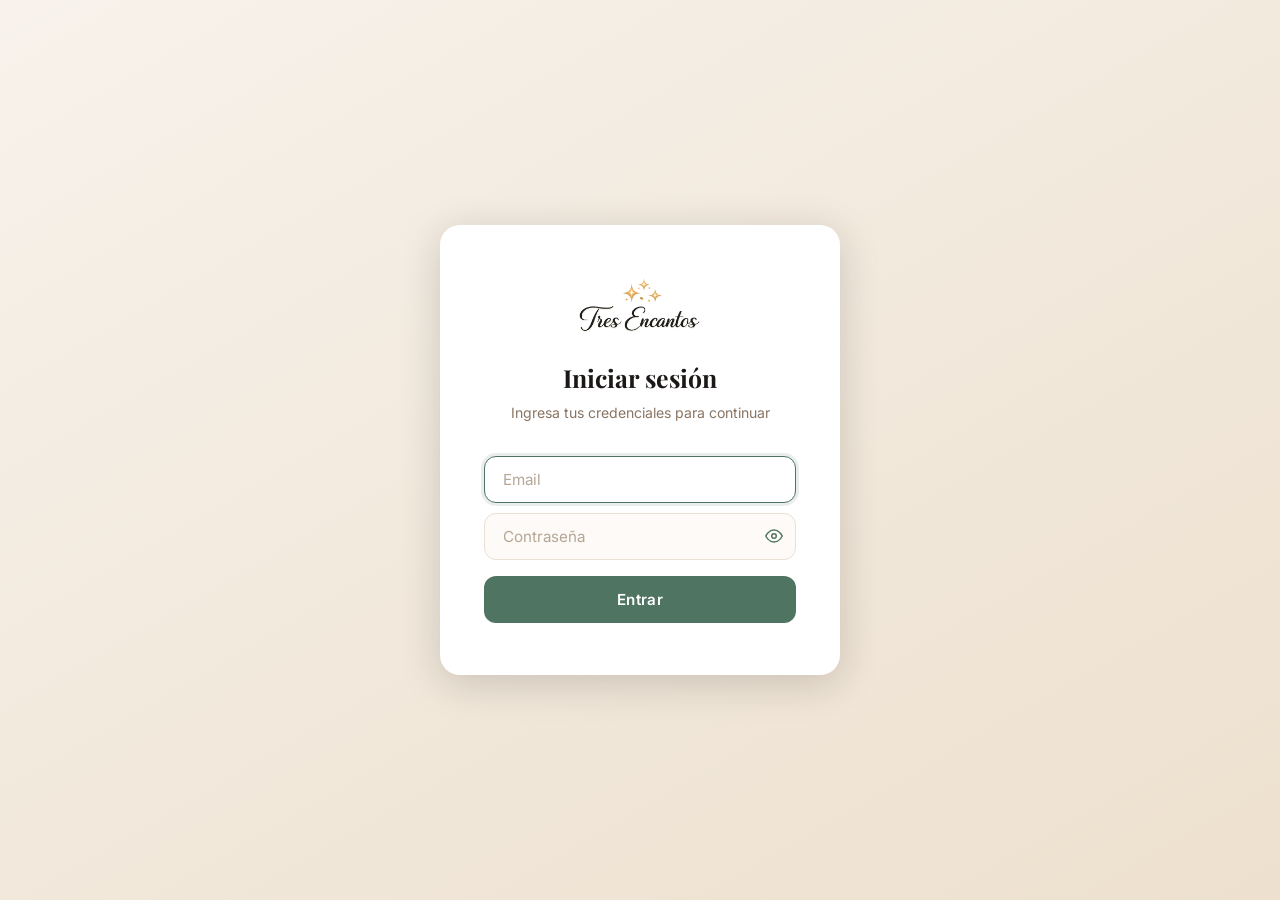
==== commit 58d9808d: "Sistema de diseño: tema.css como único lugar de colores, esquinas y sombras - tema.css se carga prim" ====
--- a/activity.html
+++ b/activity.html
@@ -4,10 +4,11 @@
 <meta charset="UTF-8">
 <meta name="viewport" content="width=device-width, initial-scale=1.0, viewport-fit=cover">
 <link rel="icon" href="img/icono-192.png">
-<title>Actividad — Tres Encantos</title>
+<title>Actividad</title>
 <link rel="preconnect" href="https://fonts.googleapis.com">
 <link rel="preconnect" href="https://fonts.gstatic.com" crossorigin>
 <link href="https://fonts.googleapis.com/css2?family=Inter:wght@400;500;600;700&family=Playfair+Display:wght@600&display=swap" rel="stylesheet">
+<link rel="stylesheet" href="tema.css">
 <link rel="stylesheet" href="shared.css">
 <link rel="stylesheet" href="activity.css">
 <script>
--- a/tema.css
+++ b/tema.css
@@ -0,0 +1,78 @@
+/* ═══════════════════════════════════════════════════════════════════════
+   tema.css — Sistema de diseño de Sunny POS (único lugar con valores de diseño)
+   Se carga PRIMERO en todas las páginas. El resto del CSS usa estas variables
+   por nombre; no escribir colores, esquinas ni sombras sueltos.
+   El color de marca lo sobrescribe negocio.js con el de cada negocio.
+   ═══════════════════════════════════════════════════════════════════════ */
+:root{
+  /* ── Marca ─────────────────────────────────────────────────────────── */
+  --brand:#4F7461;          /* botones principales, activo, gráficas */
+  --brand-rgb:79,116,97;    /* para transparencias: rgba(var(--brand-rgb),.2) */
+  --brand-dark:#4F7461;     /* texto/íconos de marca sobre fondo claro (4.5:1) */
+  --brand-light:#EAEEEC;    /* fondo suave de marca (pestaña activa) */
+  --on-brand:#fff;          /* texto encima de --brand */
+
+  /* ── Neutros (cambian con modo oscuro) ─────────────────────────────── */
+  --cream:#F7F2EB;          /* fondo de página */
+  --surface:#fff;           /* tarjetas, barras, ventanas */
+  --surface-soft:#F8F4EF;   /* campos, encabezados de tabla, hover */
+  --charcoal:#1C1817;       /* texto principal */
+  --charcoal-soft:#2E2825;
+  --muted:#8A7564;          /* texto secundario */
+  --muted-light:#B5A696;    /* texto terciario, deshabilitado */
+  --border:#EAE0D4;
+  --border-light:#F0E8DF;
+
+  /* ── Fijos (NO cambian con modo oscuro): avisos flotantes, tooltips ──── */
+  --ink:#1C1817;
+  --ink-soft:#2E2825;
+
+  /* ── Estados ───────────────────────────────────────────────────────── */
+  --red:#E85D5D;
+  --green:#2D6A4F;
+  --amber:#F59E0B;
+  --violet:#7C5CBF;
+  --teal:#1F8A82;
+  --wa:#25D366;             /* verde de WhatsApp (marca ajena, no se toca) */
+  /* Tintes: fondo / borde / texto fuerte de avisos y chips de estado */
+  --tint-red-bg:#FEF2F2;    --tint-red-border:#FECACA;    --tint-red-strong:#B91C1C;   --tint-red-text:#5D4037;
+  --tint-amber-bg:#FFFBEB;  --tint-amber-border:#FDE68A;  --tint-amber-strong:#92400E; --tint-amber-text:#5D4037;
+  --tint-green-bg:#ECFDF5;  --tint-green-border:#A7F3D0;  --tint-green-strong:#065F46;
+  --tint-blue-bg:#EFF6FF;   --tint-blue-border:#BFDBFE;   --tint-blue-strong:#1D4ED8;
+  --tint-violet-bg:#F5F3FF; --tint-violet-border:#DDD6FE; --tint-violet-strong:#6D28D9;
+
+  /* ── Esquinas ──────────────────────────────────────────────────────── */
+  --radio-xs:4px;           /* insignias chicas, barras finas */
+  --radio-sm:8px;           /* botones chicos, campos compactos */
+  --radio-md:12px;          /* botones, campos, tarjetas de lista */
+  --radio-lg:16px;          /* tarjetas grandes, paneles */
+  --radio-xl:20px;          /* ventanas y hojas inferiores */
+  --radio-pill:999px;       /* píldoras y chips */
+
+  /* ── Sombras ───────────────────────────────────────────────────────── */
+  --sombra-1:0 1px 4px rgba(28,24,23,.07);   /* tarjetas en reposo */
+  --sombra-2:0 4px 20px rgba(28,24,23,.10);  /* tarjetas al pasar, menús */
+  --sombra-3:0 8px 40px rgba(28,24,23,.18);  /* ventanas, hojas, avisos flotantes */
+
+  /* ── Nombres heredados (equivalencias, para el código existente) ──── */
+  --r:var(--radio-md); --r-sm:var(--radio-sm); --r-lg:var(--radio-xl);
+  --shadow-sm:var(--sombra-1); --shadow:var(--sombra-2); --shadow-lg:var(--sombra-3);
+}
+
+:root[data-theme="dark"]{
+  --brand-light:#1F241F;
+  --cream:#15120E; --surface:#221D18; --surface-soft:#2A241D;
+  --charcoal:#F1E8DB; --charcoal-soft:#D8CBB8;
+  --muted:#B9A890; --muted-light:#6B5D4D;
+  --border:#3D352B; --border-light:#352E25;
+  --tint-red-bg:#332020;    --tint-red-border:rgba(248,113,113,.35);  --tint-red-strong:#F87171;   --tint-red-text:#E8D3CE;
+  --tint-amber-bg:#332A14;  --tint-amber-border:rgba(251,191,36,.4);  --tint-amber-strong:#FBBF24; --tint-amber-text:#E8DCC2;
+  --tint-green-bg:#1B2E22;  --tint-green-border:rgba(110,231,183,.35); --tint-green-strong:#6EE7B7;
+  --tint-blue-bg:#18263A;   --tint-blue-border:rgba(96,165,250,.35);  --tint-blue-strong:#7DB8F5;
+  --tint-violet-bg:#241C38; --tint-violet-border:rgba(196,168,245,.35); --tint-violet-strong:#C4A8F5;
+  --sombra-1:0 1px 4px rgba(0,0,0,.5);
+  --sombra-2:0 4px 20px rgba(0,0,0,.6);
+  --sombra-3:0 8px 45px rgba(0,0,0,.7);
+  /* Controles nativos (checkbox, selector de fecha, scrollbars) siguen color-scheme */
+  color-scheme:dark;
+}
--- a/shared.css
+++ b/shared.css
@@ -5,21 +5,22 @@
    ═══════════════════════════════════════════════════════════════════════ */
 
 /* ── Variables ─────────────────────────────────────────────────────── */
-:root{
-  --cream:#FAF5EE;--brand:#F0A830;--brand-rgb:240,168,48;--brand-dark:#A86A0C;--brand-light:#FEF5E4;--on-brand:#1F1B16;
-  --charcoal:#1C1817;--charcoal-soft:#2E2825;
-  --red:#E85D5D;--green:#2D6A4F;
-  --border:#EAE0D4;--muted:#8A7564;--muted-light:#B5A696;
-  --r:10px;
-  --shadow-sm:0 1px 4px rgba(28,24,23,.07);
-  --shadow-lg:0 8px 40px rgba(28,24,23,.18);
-  /* Tokens de tema, compartidos por los 5 módulos admin — ver admin.css para
-     el bloque [data-theme="dark"] vigente hoy solo en Inventario. --ink/
-     --ink-soft son fijos a propósito (topbar, badges: chrome ya oscuro que
-     no debe invertirse). Un módulo que sume su propio modo oscuro solo
-     necesita definir su [data-theme="dark"] — estos defaults ya lo cubren. */
-  --ink:#1C1817;--ink-soft:#2E2825;
-  --surface:#fff;--surface-soft:#F8F4EF;
+
+/* ── Esqueleto de carga ───────────────────────────────────────────────
+   Bloques grises con la forma del contenido que viene (patrón Shopify):
+   se siente más rápido que un círculo girando y la página no brinca. */
+.sk{display:block;border-radius:var(--radio-sm);
+  background:linear-gradient(90deg,var(--surface-soft) 0%,var(--border) 50%,var(--surface-soft) 100%);
+  background-size:200% 100%;animation:sk-shine 1.3s ease-in-out infinite}
+@keyframes sk-shine{from{background-position:100% 0}to{background-position:-100% 0}}
+@media (prefers-reduced-motion:reduce){.sk{animation:none}}
+.sr-only{position:absolute;width:1px;height:1px;padding:0;margin:-1px;overflow:hidden;clip:rect(0,0,0,0);white-space:nowrap;border:0}
+
+/* ── Nombre del negocio en la barra (solo escritorio) ── */
+.topbar-brand{display:none}
+@media(min-width:1025px){
+  .topbar-brand{display:block;font-family:'Playfair Display',serif;font-size:1.08rem;font-weight:600;
+    color:var(--charcoal);white-space:nowrap;overflow:hidden;text-overflow:ellipsis;max-width:260px}
 }
 
 /* ── Reset mínimo ──────────────────────────────────────────────────── */
@@ -31,38 +32,38 @@
 /* ── Dropdown de usuario ───────────────────────────────────────────── */
 #ud-pop{
   position:fixed;z-index:99999;
-  background:var(--surface);border:1px solid var(--border);border-radius:14px;
+  background:var(--surface);border:1px solid var(--border);border-radius:var(--radio-lg);
   padding:14px;min-width:210px;
-  box-shadow:0 8px 32px rgba(28,24,23,.18);
+  box-shadow:var(--sombra-3);
   animation:ud-in .15s ease;
 }
 @keyframes ud-in{from{opacity:0;transform:scale(.92) translateY(-6px)}to{opacity:1;transform:scale(1)}}
 .ud-info{margin-bottom:10px}
 .ud-name{font-weight:700;font-size:.88rem;color:var(--charcoal);margin-bottom:2px}
 .ud-email{font-size:.72rem;color:var(--muted);margin-bottom:6px;word-break:break-all}
-.ud-role{display:inline-block;font-size:.62rem;font-weight:700;background:rgba(var(--brand-rgb),.15);color:var(--brand-dark);border-radius:50px;padding:2px 8px;text-transform:uppercase;letter-spacing:.05em}
+.ud-role{display:inline-block;font-size:.62rem;font-weight:700;background:rgba(var(--brand-rgb),.15);color:var(--brand-dark);border-radius:var(--radio-pill);padding:2px 8px;text-transform:uppercase;letter-spacing:.05em}
 .ud-divider{height:1px;background:var(--border);margin:0 -14px 10px}
-.ud-link{display:flex;align-items:center;gap:8px;width:100%;padding:8px 10px;border-radius:8px;color:var(--charcoal);font-size:.82rem;font-weight:600;text-decoration:none;transition:.15s;margin-bottom:2px}
+.ud-link{display:flex;align-items:center;gap:8px;width:100%;padding:8px 10px;border-radius:var(--radio-sm);color:var(--charcoal);font-size:.82rem;font-weight:600;text-decoration:none;transition:.15s;margin-bottom:2px}
 .ud-link:hover{background:var(--cream)}
 .ud-link svg{flex-shrink:0;color:var(--muted)}
 
 /* ── Toggles del dropdown de cuenta (modo oscuro, avisos de venta por
    dispositivo) — clase genérica, ya no exclusiva de "theme" desde que se le
    sumó un segundo toggle (2026-09-06). ── */
-.ud-toggle-row{display:flex;align-items:center;justify-content:space-between;gap:8px;width:100%;padding:8px 10px;border-radius:8px;color:var(--charcoal);font-size:.82rem;font-weight:600;margin-bottom:2px;cursor:pointer}
+.ud-toggle-row{display:flex;align-items:center;justify-content:space-between;gap:8px;width:100%;padding:8px 10px;border-radius:var(--radio-sm);color:var(--charcoal);font-size:.82rem;font-weight:600;margin-bottom:2px;cursor:pointer}
 .ud-toggle-row:hover{background:var(--cream)}
 .ud-toggle-row-label{display:flex;align-items:center;gap:8px}
 .ud-toggle-row-label svg{flex-shrink:0;color:var(--muted)}
 .ud-toggle-switch{position:relative;display:inline-block;width:36px;height:21px;flex-shrink:0}
 .ud-toggle-switch input{opacity:0;width:0;height:0;position:absolute}
-.ud-toggle-switch-slider{position:absolute;inset:0;background:var(--border);border-radius:50px;transition:.2s;pointer-events:none}
-.ud-toggle-switch-slider::before{content:'';position:absolute;width:15px;height:15px;left:3px;top:3px;background:var(--surface);border-radius:50%;transition:.2s;box-shadow:0 1px 3px rgba(0,0,0,.25)}
+.ud-toggle-switch-slider{position:absolute;inset:0;background:var(--border);border-radius:var(--radio-pill);transition:.2s;pointer-events:none}
+.ud-toggle-switch-slider::before{content:'';position:absolute;width:15px;height:15px;left:3px;top:3px;background:var(--surface);border-radius:50%;transition:.2s;box-shadow:var(--sombra-1)}
 .ud-toggle-switch input:checked + .ud-toggle-switch-slider{background:var(--brand-dark)}
 .ud-toggle-switch input:checked + .ud-toggle-switch-slider::before{transform:translateX(15px)}
 .ud-toggle-hint{padding:0 10px 6px;font-size:.7rem;line-height:1.35;color:var(--muted);margin-top:-2px}
 .ud-toggle-hint:empty{display:none}
-.ud-logout{display:flex;align-items:center;gap:8px;width:100%;padding:8px 10px;border:none;border-radius:8px;background:transparent;color:var(--red);font-size:.82rem;font-weight:600;cursor:pointer;font-family:inherit;transition:.15s}
-.ud-logout:hover{background:#FFF5F5}
+.ud-logout{display:flex;align-items:center;gap:8px;width:100%;padding:8px 10px;border:none;border-radius:var(--radio-sm);background:transparent;color:var(--red);font-size:.82rem;font-weight:600;cursor:pointer;font-family:inherit;transition:.15s}
+.ud-logout:hover{background:var(--tint-red-bg)}
 /* Sin bloque [data-theme="dark"] propio (shared.css es genérico a los 5
    módulos) -- reutiliza --tint-red-bg, hoy solo definido en el bloque
    oscuro de admin.css/pos.css. Donde ese token no existe (módulos sin modo
@@ -96,7 +97,10 @@
 .topbar{
   position:relative;display:flex;align-items:center;justify-content:space-between;
   height:56px;padding:0 16px;
-  background:var(--ink);color:#fff;
+  /* Barra clara (2026-10-13): fondo de superficie y el módulo activo con el
+     color de marca. En modo oscuro --surface/--charcoal ya son oscuros. */
+  background:var(--surface);color:var(--charcoal);
+  border-bottom:1px solid var(--border);
   flex-shrink:0;z-index:50;
 }
 /* Safe area para dispositivos con notch */
@@ -119,8 +123,8 @@
 
 .tbn-icon{
   display:flex;flex-direction:column;align-items:center;justify-content:center;
-  gap:2px;padding:5px 14px;border-radius:9px;min-width:48px;
-  text-decoration:none;background:transparent;color:rgba(255,255,255,.75);
+  gap:2px;padding:5px 14px;border-radius:var(--radio-sm);min-width:48px;
+  text-decoration:none;background:transparent;color:color-mix(in srgb,var(--charcoal) 70%,transparent);
   transition:all .15s;touch-action:manipulation;-webkit-tap-highlight-color:transparent;
   border:none;cursor:pointer;font-family:inherit;
 }
@@ -135,9 +139,12 @@
 }
 .tbn-sep{display:none}
 
-.tbn-icon.tbn-active{color:#D9B676;background:rgba(var(--brand-rgb),.2);border-radius:10px}
+.tbn-icon.tbn-active{color:var(--brand-dark);background:var(--brand-light);border-radius:var(--radio-md)}
 .tbn-icon.tbn-active svg{stroke-width:2.5}
-.tbn-icon:not(.tbn-active):hover{color:#fff;background:rgba(255,255,255,.09)}
+.tbn-icon:not(.tbn-active):hover{color:var(--charcoal);background:rgba(var(--brand-rgb),.08)}
+/* Lo que vive dentro de la barra (cada módulo lo pintaba para fondo negro) */
+.topbar .topbar-title{color:var(--charcoal);border-right-color:var(--border)}
+.topbar .user-avatar{background:var(--brand);color:var(--on-brand);border-color:transparent}
 .tbn-icon:focus-visible{outline:2px solid var(--brand);outline-offset:2px}
 .tbn-icon:active{opacity:.6;transform:scale(.88)}
 
@@ -158,7 +165,7 @@
 }
 /* Tableta y desktop ≥641px — separador visible */
 @media(min-width:641px){
-  .tbn-sep{display:block;width:1px;height:20px;background:rgba(255,255,255,.2);align-self:center;flex-shrink:0;margin:0 4px}
+  .tbn-sep{display:block;width:1px;height:20px;background:var(--border);align-self:center;flex-shrink:0;margin:0 4px}
   .tbn-label{display:block}
   .tbn-icon{padding:5px 12px;gap:2px}
   .tbn-icon svg{width:18px;height:18px}
@@ -184,12 +191,12 @@
 }
 #offline-banner.ob-offline {
   display: block;
-  background: #E85D5D;
+  background: var(--red);
   color: #fff;
 }
 #offline-banner.ob-online {
   display: block;
-  background: #2D6A4F;
+  background: var(--green);
   color: #fff;
 }
 
@@ -197,31 +204,31 @@
 #notif-bell{
   position:relative;display:flex;align-items:center;justify-content:center;
   width:28px;height:28px;margin-right:8px;border-radius:50%;
-  background:transparent;border:none;color:rgba(255,255,255,.7);
+  background:transparent;border:none;color:color-mix(in srgb,var(--charcoal) 70%,transparent);
   cursor:pointer;transition:.15s;flex-shrink:0;
 }
-#notif-bell:hover{color:#fff;background:rgba(255,255,255,.1)}
+#notif-bell:hover{color:var(--charcoal);background:rgba(var(--brand-rgb),.08)}
 .notif-badge{
   position:absolute;top:-2px;right:-2px;min-width:15px;height:15px;padding:0 3px;
   display:flex;align-items:center;justify-content:center;
   background:var(--red);color:#fff;font-size:.6rem;font-weight:700;
-  border-radius:50px;border:1.5px solid var(--ink);line-height:1;
+  border-radius:var(--radio-pill);border:1.5px solid var(--surface);line-height:1;
 }
 #notif-pop{
   position:fixed;z-index:99999;
-  background:var(--surface);border:1px solid var(--border);border-radius:14px;
+  background:var(--surface);border:1px solid var(--border);border-radius:var(--radio-lg);
   padding:10px;width:300px;max-width:calc(100vw - 16px);max-height:70vh;overflow-y:auto;
-  box-shadow:0 8px 32px rgba(28,24,23,.18);
+  box-shadow:var(--sombra-3);
   animation:ud-in .15s ease;
 }
 .notif-pop-head{display:flex;align-items:center;justify-content:space-between;gap:8px;padding:4px 6px 8px}
 .notif-pop-title{font-weight:700;font-size:.82rem;color:var(--charcoal)}
-#notif-dismiss-all{background:none;border:none;font-family:inherit;font-size:.72rem;font-weight:600;color:var(--brand-dark);cursor:pointer;padding:2px 4px;flex-shrink:0;border-radius:6px}
+#notif-dismiss-all{background:none;border:none;font-family:inherit;font-size:.72rem;font-weight:600;color:var(--brand-dark);cursor:pointer;padding:2px 4px;flex-shrink:0;border-radius:var(--radio-sm)}
 #notif-dismiss-all:hover{background:var(--cream)}
 .notif-item{
   display:flex;align-items:flex-start;gap:10px;
   font-size:.8rem;line-height:1.45;color:var(--charcoal);
-  padding:9px 8px;border-radius:8px;border-bottom:1px solid var(--border);
+  padding:9px 8px;border-radius:var(--radio-sm);border-bottom:1px solid var(--border);
   transition:background .15s;
 }
 .notif-item:last-child{border-bottom:none}
@@ -255,16 +262,16 @@
 .notif-item-expandable.open .notif-item-body{max-height:800px;opacity:1;margin-top:5px}
 /* Diálogo propio (teDialog en shared.js) en lugar de alert()/confirm() */
 .te-dialog-backdrop{position:fixed;inset:0;z-index:10500;display:flex;align-items:center;justify-content:center;padding:16px;background:rgba(0,0,0,.5);animation:teDialogFade .15s ease-out}
-.te-dialog{width:100%;max-width:360px;background:var(--surface);color:var(--charcoal);border-radius:18px;padding:22px 20px 18px;box-shadow:0 12px 48px rgba(0,0,0,.3);animation:teDialogIn .18s ease-out}
+.te-dialog{width:100%;max-width:360px;background:var(--surface);color:var(--charcoal);border-radius:var(--radio-xl);padding:22px 20px 18px;box-shadow:var(--sombra-3);animation:teDialogIn .18s ease-out}
 .te-dialog-title{font-size:1.02rem;font-weight:700;line-height:1.35;color:var(--charcoal)}
 .te-dialog-msg{margin-top:8px;font-size:.9rem;line-height:1.5;color:var(--muted);white-space:pre-line}
 .te-dialog-actions{display:flex;gap:8px;margin-top:20px}
-.te-dialog-btn{flex:1;min-height:48px;padding:10px 12px;border-radius:12px;font-family:inherit;font-size:.92rem;font-weight:700;cursor:pointer;touch-action:manipulation;line-height:1.25}
+.te-dialog-btn{flex:1;min-height:48px;padding:10px 12px;border-radius:var(--radio-md);font-family:inherit;font-size:.92rem;font-weight:700;cursor:pointer;touch-action:manipulation;line-height:1.25}
 .te-dialog-cancel{border:1.5px solid var(--border);background:var(--surface);color:var(--charcoal)}
-.te-dialog-ok{border:none;background:var(--ink);color:#fff}
+.te-dialog-ok{border:none;background:var(--brand);color:var(--on-brand)}
 .te-dialog-ok.is-danger{background:var(--red);color:#fff}
 .te-dialog-btn:focus-visible{outline:3px solid rgba(var(--brand-rgb),.55);outline-offset:2px}
-:root[data-theme="dark"] .te-dialog-ok:not(.is-danger){background:var(--charcoal);color:var(--ink)}
+
 @keyframes teDialogFade{from{opacity:0}to{opacity:1}}
 @keyframes teDialogIn{from{opacity:0;transform:translateY(8px) scale(.98)}to{opacity:1;transform:none}}
 @media (prefers-reduced-motion:reduce){.te-dialog-backdrop,.te-dialog{animation:none}}
@@ -276,15 +283,15 @@
 
 /* ── AYUDA (shared.js openHelp) ── */
 #help-overlay{position:fixed;inset:0;z-index:100000;background:rgba(20,15,12,.5);backdrop-filter:blur(4px);display:flex;align-items:flex-end;justify-content:center}
-#help-pop{background:var(--surface);color:var(--charcoal);width:100%;height:92dvh;border-radius:20px 20px 0 0;display:flex;flex-direction:column;overflow:hidden;box-shadow:0 -8px 32px rgba(0,0,0,.18)}
-@media(min-width:641px){#help-overlay{align-items:center;padding:24px}#help-pop{max-width:620px;height:min(80vh,760px);border-radius:20px}}
+#help-pop{background:var(--surface);color:var(--charcoal);width:100%;height:92dvh;border-radius:var(--radio-xl) var(--radio-xl) 0 0;display:flex;flex-direction:column;overflow:hidden;box-shadow:0 -8px 32px rgba(0,0,0,.18)}
+@media(min-width:641px){#help-overlay{align-items:center;padding:24px}#help-pop{max-width:620px;height:min(80vh,760px);border-radius:var(--radio-xl)}}
 .help-head{display:flex;align-items:center;justify-content:space-between;padding:18px 20px 8px}
 .help-head h2{font-family:'Playfair Display',serif;font-size:1.25rem;margin:0}
-.help-close{min-width:44px;min-height:44px;border:none;background:none;color:var(--muted);font-size:1.1rem;border-radius:10px;cursor:pointer;margin-right:-10px}
+.help-close{min-width:44px;min-height:44px;border:none;background:none;color:var(--muted);font-size:1.1rem;border-radius:var(--radio-md);cursor:pointer;margin-right:-10px}
 .help-close:hover{background:var(--surface-soft)}
 .help-search-wrap{position:relative;margin:0 20px 10px}
 .help-search-wrap svg{position:absolute;left:14px;top:50%;transform:translateY(-50%);width:18px;height:18px;stroke:var(--muted);fill:none;stroke-width:1.75;stroke-linecap:round;pointer-events:none}
-#help-search{width:100%;box-sizing:border-box;min-height:48px;padding:10px 14px 10px 42px;border:1.5px solid var(--border);border-radius:12px;font-family:inherit;font-size:16px;background:var(--surface);color:var(--charcoal);outline:none}
+#help-search{width:100%;box-sizing:border-box;min-height:48px;padding:10px 14px 10px 42px;border:1.5px solid var(--border);border-radius:var(--radio-md);font-family:inherit;font-size:16px;background:var(--surface);color:var(--charcoal);outline:none}
 #help-search:focus{border-color:var(--brand)}
 .help-body{position:relative;flex:1;min-height:0}
 #help-list,#help-view{position:absolute;inset:0;overflow-y:auto;padding:4px 20px 24px;overscroll-behavior:contain}
@@ -292,10 +299,10 @@
 #help-pop.show-view #help-view{display:block}
 #help-pop.show-view #help-list{visibility:hidden}
 .help-group{font-size:.72rem;font-weight:700;letter-spacing:.06em;text-transform:uppercase;color:var(--muted);margin:16px 2px 6px}
-.help-item{display:block;width:100%;text-align:left;padding:12px 14px;margin-bottom:8px;border:1px solid var(--border);border-radius:12px;background:var(--surface);font-family:inherit;color:var(--charcoal);cursor:pointer}
+.help-item{display:block;width:100%;text-align:left;padding:12px 14px;margin-bottom:8px;border:1px solid var(--border);border-radius:var(--radio-md);background:var(--surface);font-family:inherit;color:var(--charcoal);cursor:pointer}
 .help-item:hover{border-color:var(--brand)}
 .help-item-title{display:block;font-size:.95rem;font-weight:700}
-.help-item-mod{display:inline-block;margin-top:3px;font-size:.72rem;font-weight:600;color:var(--muted);border:1px solid var(--border);border-radius:50px;padding:1px 8px}
+.help-item-mod{display:inline-block;margin-top:3px;font-size:.72rem;font-weight:600;color:var(--muted);border:1px solid var(--border);border-radius:var(--radio-pill);padding:1px 8px}
 .help-item-snip{display:block;margin-top:4px;font-size:.84rem;color:var(--muted);line-height:1.45}
 .help-empty{padding:28px 6px;text-align:center;color:var(--muted);font-size:.9rem;line-height:1.5}
 .help-back{min-height:44px;padding:0 4px;border:none;background:none;font-family:inherit;font-size:.9rem;font-weight:700;color:var(--brand-dark);cursor:pointer}
@@ -305,4 +312,4 @@
 .help-view-body p{margin:0 0 12px}
 .help-view-body ol,.help-view-body ul{margin:0 0 12px;padding-left:22px}
 .help-view-body li{margin-bottom:6px}
-.help-view-body code{font-size:.9em;background:var(--surface-soft);padding:1px 5px;border-radius:5px}
+.help-view-body code{font-size:.9em;background:var(--surface-soft);padding:1px 5px;border-radius:var(--radio-xs)}
--- a/activity.css
+++ b/activity.css
@@ -10,17 +10,6 @@
    ambos temas, mismo criterio que el resto del proyecto); --ink (shared.
    css) tampoco se redefine — es el chrome intencionalmente oscuro
    (topbar) que ya era oscuro en modo claro. */
-:root[data-theme="dark"]{
-  --cream:#15120E;--surface:#221D18;--surface-soft:#2A241D;
-  --charcoal:#F1E8DB;--muted:#B9A890;--muted-light:#6B5D4D;
-  --brand-light:#3A2D17;--border:#3D352B;
-  --tint-red-bg:#332020;--tint-red-border:rgba(248,113,113,.35);--tint-red-strong:#F87171;
-  --tint-amber-bg:#332A14;--tint-amber-border:rgba(251,191,36,.4);--tint-amber-strong:#FBBF24;
-  --tint-green-bg:#1B2E22;--tint-green-border:rgba(110,231,183,.35);--tint-green-strong:#6EE7B7;
-  --tint-blue-bg:#18263A;--tint-blue-border:rgba(96,165,250,.35);--tint-blue-strong:#7DB8F5;
-  --tint-violet-bg:#241C38;--tint-violet-border:rgba(196,168,245,.35);--tint-violet-strong:#C4A8F5;
-  color-scheme:dark;
-}
 
 /* TOPBAR */
 .topbar{position:sticky;top:0}
@@ -31,9 +20,8 @@
 /* var(--ink), no var(--charcoal) -- charcoal se invierte en oscuro (se
    vuelve claro) y el topbar quedaría claro con texto blanco -- mismo bug
    ya corregido en Caja/Reportes. */
-@media(min-width:1025px){.topbar{background:var(--ink)}}
 @media(max-width:1024px){
-  .topbar{padding:0 12px;background:var(--ink)}
+  .topbar{padding:0 12px}
   .main{padding:14px 16px 40px}
   .act-card{padding:10px 12px;gap:10px}
   .act-avatar{width:34px;height:34px;font-size:.78rem}
@@ -44,7 +32,7 @@
 
 /* SEARCH */
 .act-search-wrap{position:relative;margin-bottom:10px}
-.act-search-input{width:100%;padding:12px 36px 12px 14px;border:1.5px solid var(--border);border-radius:50px;font-size:16px;outline:none;font-family:inherit;background:var(--surface);color:var(--charcoal)}
+.act-search-input{width:100%;padding:12px 36px 12px 14px;border:1.5px solid var(--border);border-radius:var(--radio-pill);font-size:16px;outline:none;font-family:inherit;background:var(--surface);color:var(--charcoal)}
 .act-search-input:focus{border-color:var(--brand)}
 .act-search-input::-webkit-search-cancel-button{display:none}
 /* Se ve compacto pero el área de toque real es ~44px -- mismo hit-slop que
@@ -56,7 +44,7 @@
 /* FILTERS */
 .filters-bar{display:flex;gap:8px;align-items:center;margin-bottom:16px;flex-wrap:wrap}
 .filter-select{
-  padding:7px 28px 7px 12px;border:1.5px solid var(--border);border-radius:50px;
+  padding:7px 28px 7px 12px;border:1.5px solid var(--border);border-radius:var(--radio-pill);
   font-size:.8rem;font-weight:600;background:var(--surface);color:var(--charcoal);outline:none;cursor:pointer;
   appearance:none;-webkit-appearance:none;
   background-image:url("data:image/svg+xml,%3Csvg xmlns='http://www.w3.org/2000/svg' width='12' height='12' viewBox='0 0 24 24' fill='none' stroke='%238A7564' stroke-width='2.5'%3E%3Cpolyline points='6 9 12 15 18 9'/%3E%3C/svg%3E");
@@ -73,7 +61,7 @@
 .chip-group-wrap.at-end::after{opacity:0}
 .chip-group{display:flex;gap:4px;overflow-x:auto;scrollbar-width:none;-webkit-overflow-scrolling:touch}
 .chip-group::-webkit-scrollbar{display:none}
-.chip{flex-shrink:0;padding:6px 14px;border-radius:50px;border:1.5px solid var(--border);background:var(--surface);font-size:.76rem;font-weight:600;cursor:pointer;color:var(--muted);transition:.15s;white-space:nowrap}
+.chip{flex-shrink:0;padding:6px 14px;border-radius:var(--radio-pill);border:1.5px solid var(--border);background:var(--surface);font-size:.76rem;font-weight:600;cursor:pointer;color:var(--muted);transition:.15s;white-space:nowrap}
 /* var(--ink), no var(--charcoal) -- charcoal SÍ se invierte en oscuro (se
    vuelve claro), así que el chip activo se habría visto como una pastilla
    clara con texto blanco encima -- mismo bug ya corregido en Caja/Reportes. */
@@ -84,20 +72,20 @@
 /* FEED */
 .date-sep{font-size:.68rem;font-weight:700;letter-spacing:.08em;text-transform:uppercase;color:var(--muted);padding:16px 2px 6px}
 .date-sep:first-child{padding-top:2px}
-.act-card{display:flex;gap:12px;align-items:flex-start;background:var(--surface);border:1px solid var(--border);border-radius:12px;padding:12px 14px;margin-bottom:7px;transition:.15s}
+.act-card{display:flex;gap:12px;align-items:flex-start;background:var(--surface);border:1px solid var(--border);border-radius:var(--radio-md);padding:12px 14px;margin-bottom:7px;transition:.15s}
 .act-card:active{background:var(--brand-light);border-color:var(--brand)}
-.act-card:hover{box-shadow:0 2px 10px rgba(28,24,23,.07)}
+.act-card:hover{box-shadow:var(--sombra-2)}
 .act-avatar{width:36px;height:36px;border-radius:50%;flex-shrink:0;display:flex;align-items:center;justify-content:center;font-size:.82rem;font-weight:800;color:#fff;margin-top:1px}
 .act-body{flex:1;min-width:0}
 .act-top{display:flex;align-items:center;gap:6px;margin-bottom:4px;flex-wrap:wrap}
-.act-badge{display:inline-flex;align-items:center;gap:3px;padding:2px 8px;border-radius:50px;font-size:.63rem;font-weight:800;letter-spacing:.03em;text-transform:uppercase;flex-shrink:0}
-.badge-venta    {background:#D1FAE5;color:#065F46}
+.act-badge{display:inline-flex;align-items:center;gap:3px;padding:2px 8px;border-radius:var(--radio-pill);font-size:.63rem;font-weight:800;letter-spacing:.03em;text-transform:uppercase;flex-shrink:0}
+.badge-venta    {background:var(--tint-green-bg);color:var(--tint-green-strong)}
 .badge-inventario{background:#E0E7FF;color:#3730A3}
-.badge-apartado {background:#FEF3C7;color:#92400E}
-.badge-creado   {background:#D1FAE5;color:#065F46}
+.badge-apartado {background:var(--tint-amber-bg);color:var(--tint-amber-strong)}
+.badge-creado   {background:var(--tint-green-bg);color:var(--tint-green-strong)}
 .badge-editado  {background:var(--brand-light);color:var(--brand-dark)}
-.badge-eliminado{background:#FEE2E2;color:#991B1B}
-.badge-revisado {background:#EDE9FE;color:#5B21B6}
+.badge-eliminado{background:var(--tint-red-bg);color:var(--tint-red-strong)}
+.badge-revisado {background:var(--tint-violet-bg);color:#5B21B6}
 :root[data-theme="dark"] .badge-venta,:root[data-theme="dark"] .badge-creado{background:var(--tint-green-bg);color:var(--tint-green-strong)}
 :root[data-theme="dark"] .badge-inventario{background:var(--tint-blue-bg);color:var(--tint-blue-strong)}
 :root[data-theme="dark"] .badge-apartado{background:var(--tint-amber-bg);color:var(--tint-amber-strong)}
